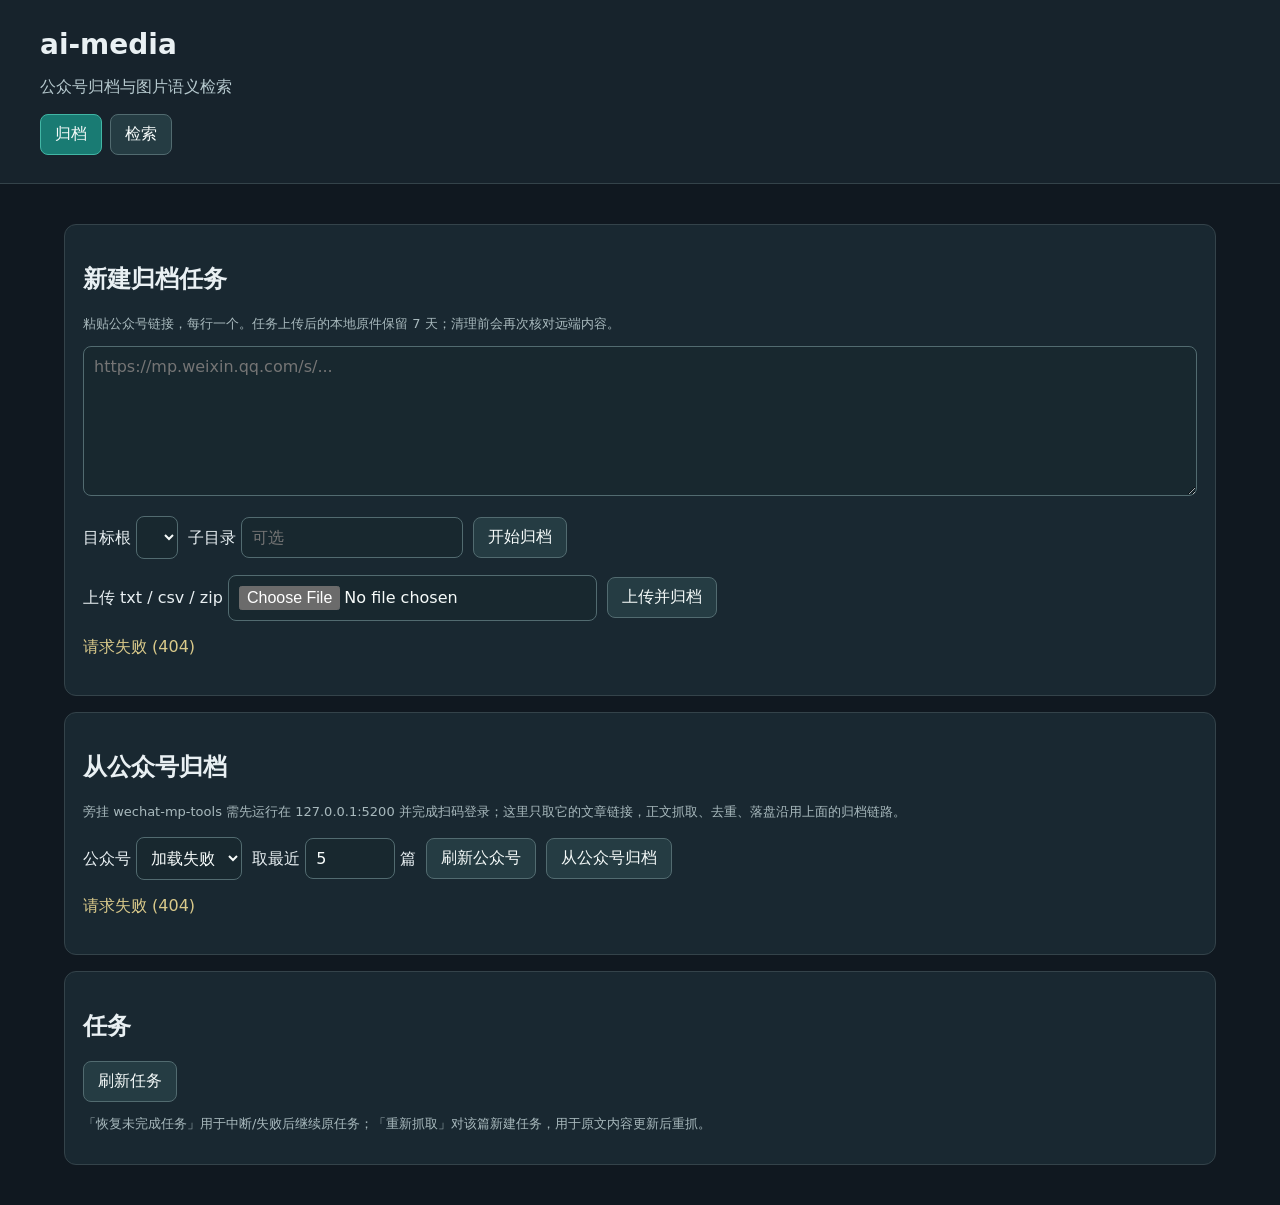
==== media_service/web/index.html @ 4583443f "feat(media): 以 wechat-mp-tools 为宿主集成 ai-media 媒体子服务 实现 Spec: docs/specs/wmp-hosted-media-service.md " ====
<!doctype html>
<html lang="zh-CN">
<head>
<meta charset="utf-8"><meta name="viewport" content="width=device-width,initial-scale=1">
<title>ai-media · 归档与检索</title>
<style>
:root{font-family:system-ui,-apple-system,sans-serif;color-scheme:dark;background:#101820;color:#e9f0f3}*{box-sizing:border-box}body{margin:0}header{padding:28px max(24px,calc((100vw - 1200px)/2));border-bottom:1px solid #34434a;background:#17232c}h1{margin:0 0 12px;font-size:28px}p{color:#b6c9ce}main{max-width:1200px;margin:auto;padding:24px}button,input,textarea,select{font:inherit}button{border:1px solid #526b70;background:#253c43;color:#f6fbfa;border-radius:8px;padding:9px 14px;cursor:pointer}button:hover{background:#335961}button:disabled{opacity:.5;cursor:default}button.small{padding:4px 9px;font-size:12px;margin-left:6px}input,textarea,select{background:#18282f;color:#f6fbfa;border:1px solid #526b70;border-radius:8px;padding:10px}textarea{width:100%;min-height:150px}input[type=search]{width:min(100%,480px)}.tabs{display:flex;gap:8px}.tabs button[aria-selected=true]{background:#197b73;border-color:#42b6a5}.panel{display:none}.panel.active{display:block}.row{display:flex;flex-wrap:wrap;gap:10px;align-items:center;margin:16px 0}.card{background:#192831;border:1px solid #34434a;border-radius:12px;padding:18px;margin:16px 0}.hint{font-size:13px;color:#a8b9bd}.status{min-height:24px;color:#d9c98a}.grid{display:grid;grid-template-columns:repeat(auto-fill,minmax(185px,1fr));gap:14px}.tile{background:#1b2c33;border:1px solid #34434a;border-radius:10px;overflow:hidden}.tile img{width:100%;height:180px;object-fit:cover;cursor:pointer}.tile div{padding:10px;font-size:13px;overflow-wrap:anywhere}.tile a{color:#90d8cf}dialog{max-width:min(94vw,1000px);background:#10202a;color:#fff;border:1px solid #526b70;border-radius:12px}dialog img{max-width:88vw;max-height:75vh;display:block;margin:auto}.chips label{margin-right:12px}small{color:#a8b9bd}.badge{display:inline-block;border-radius:999px;padding:1px 8px;font-size:11px;background:#2b4a52;color:#cfe6e2;margin:0 4px 4px 0}.badge.warn{background:#5a3a22;color:#ffd9b0}.dropzone.dragover{outline:2px dashed #42b6a5;outline-offset:-8px;background:#1d343b}.failures{margin:8px 0 0;padding-left:18px;font-size:13px;color:#c9d6d9;max-height:200px;overflow:auto}
</style>
</head>
<body>
<header><h1>ai-media</h1><p>公众号归档与图片语义检索</p><nav class="tabs" aria-label="功能"><button id="tab-archive" aria-selected="true">归档</button><button id="tab-search" aria-selected="false">检索</button></nav></header>
<main>
<section id="archive" class="panel active"><div class="card"><h2>新建归档任务</h2><p class="hint">粘贴公众号链接，每行一个。任务上传后的本地原件保留 7 天；清理前会再次核对远端内容。</p><textarea id="links" placeholder="https://mp.weixin.qq.com/s/..."></textarea><div class="row"><label>目标根 <select id="target-root"></select></label><label>子目录 <input id="target-dir" placeholder="可选"></label><button id="submit-links">开始归档</button></div><div class="row"><label>上传 txt / csv / zip <input id="archive-file" type="file" accept=".txt,.csv,.zip"></label><button id="submit-file">上传并归档</button></div><p id="archive-status" class="status" role="status"></p></div><div class="card"><h2>从公众号归档</h2><p class="hint">旁挂 wechat-mp-tools 需先运行在 127.0.0.1:5200 并完成扫码登录；这里只取它的文章链接，正文抓取、去重、落盘沿用上面的归档链路。</p><div class="row"><label>公众号 <select id="mp-account"><option value="">加载中…</option></select></label><label>取最近 <input id="mp-count" type="number" min="1" max="500" value="5" style="width:90px"> 篇</label><button id="refresh-mp">刷新公众号</button><button id="submit-mp">从公众号归档</button></div><p id="mp-status" class="status" role="status"></p></div><div class="card"><h2>任务</h2><button id="refresh-jobs">刷新任务</button><p class="hint">「恢复未完成任务」用于中断/失败后继续原任务；「重新抓取」对该篇新建任务，用于原文内容更新后重抓。</p><div id="jobs"></div></div></section>
<section id="search" class="panel"><div class="card"><h2>检索图片</h2><div class="row"><input id="query" type="search" placeholder="例如：海边 日落"><input id="negative" placeholder="排除词（软降权）"><button id="search-text">搜索</button></div><div class="row"><label>以图搜图 <input id="query-image" type="file" accept="image/*,.heic,.heif"></label><button id="search-image">查找相似</button><span class="hint">也可把图片拖进本页</span></div><div class="row"><label>首次入库起 <input id="after" type="date"></label><label>至 <input id="before" type="date"></label><label><input id="review" type="checkbox"> NSFW 审查</label></div><div id="root-chips" class="chips"></div><p class="hint">日期按首次入库时间筛选；排除词只降低排序分数，不保证完全排除。</p><p id="offline-roots" class="hint"></p><p id="search-status" class="status" role="status"></p></div><div class="card"><h2>扫描媒体根</h2><div class="row"><select id="scan-root"></select><button id="start-scan">开始扫描</button><button id="cancel-scan" disabled>取消扫描</button><button id="refresh-failures">刷新隔离项</button></div><p id="scan-status" role="status"></p><ul id="failures" class="failures"></ul></div><div id="results" class="grid"></div></section>
</main>
<dialog id="lightbox"><div class="row"><button id="prev">上一张</button><button id="next">下一张</button><button id="close">关闭</button></div><img id="lightbox-image" alt="检索结果原图"><p id="lightbox-detail"></p></dialog>
<script>
const $=id=>document.getElementById(id);let items=[],position=0,activeScan=null;
const STORE_KEY='ai-media:query';
async function api(url,opts){const r=await fetch(url,opts),type=r.headers.get('content-type')||'',body=type.includes('json')?await r.json():null;if(!r.ok)throw Error(body?.error?.message||`请求失败 (${r.status})`);return body}
function status(id,msg){$(id).textContent=msg}
function badge(text,warn){const b=document.createElement('span');b.className='badge'+(warn?' warn':'');b.textContent=text;return b}
function tab(name){for(const n of ['archive','search']){$(n).classList.toggle('active',n===name);$('tab-'+n).setAttribute('aria-selected',String(n===name))}}$('tab-archive').onclick=()=>tab('archive');$('tab-search').onclick=()=>tab('search');
function selectedRoots(){return [...document.querySelectorAll('#root-chips input:checked')].map(x=>x.value)}
function saveState(){try{localStorage.setItem(STORE_KEY,JSON.stringify({q:$('query').value,neg:$('negative').value,after:$('after').value,before:$('before').value,roots:selectedRoots(),review:$('review').checked}))}catch(e){/* 隐私模式下忽略 */}}
function restoreState(){let s=null;try{s=JSON.parse(localStorage.getItem(STORE_KEY)||'null')}catch(e){}if(!s)return;$('query').value=s.q||'';$('negative').value=s.neg||'';$('after').value=s.after||'';$('before').value=s.before||'';$('review').checked=!!s.review;const want=new Set(s.roots||[]);for(const c of document.querySelectorAll('#root-chips input'))c.checked=want.has(c.value)}
async function roots(){try{const data=await api('/api/media/roots');const arr=Array.isArray(data)?data:(data.items||data.roots||[]);$('target-root').replaceChildren();$('scan-root').replaceChildren();$('root-chips').replaceChildren();for(const r of arr){const id=r.id||r.root,lab=r.name||id;for(const target of ['scan-root',...(r.writable?['target-root']:[])]){const o=document.createElement('option');o.value=id;o.textContent=lab;$(target).append(o)}const l=document.createElement('label'),c=document.createElement('input');c.type='checkbox';c.value=id;l.append(c,document.createTextNode(' '+lab));$('root-chips').append(l)}if(!$('target-root').options.length)status('archive-status','当前没有可写媒体根');restoreState()}catch(e){status('archive-status',e.message);status('search-status',e.message)}}
async function health(){try{const h=await api('/api/health');const m=h.model||{};if(m.state&&!['ready','unloaded','loading'].includes(m.state))status('search-status',`模型不可用：${m.error||m.state}`);const offline=(h.roots||[]).filter(r=>r.reachable===false).map(r=>r.name||r.id);$('offline-roots').textContent=offline.length?`当前离线：${offline.join('、')}（这些根的图片只能显示缓存预览）`:''}catch(e){}}
async function downloadJob(id){
  const response=await fetch(`/api/archive/jobs/${encodeURIComponent(id)}/download`);
  const type=response.headers.get('content-type')||'';
  if(!response.ok)throw Error((await response.json()).error?.message||`下载失败 (${response.status})`);
  if(response.status===202){const pending=await response.json();status('archive-status',`ZIP 正在恢复：${pending.export_id}`);await pollExport(pending.export_id);return}
  if(!type.includes('zip'))throw Error('导出返回了非 ZIP 内容');
  const url=URL.createObjectURL(await response.blob());const link=document.createElement('a');link.href=url;link.download=`ai-media-${id}.zip`;link.click();setTimeout(()=>URL.revokeObjectURL(url),30000)
}
async function pollExport(id){
  for(let attempt=0;attempt<120;attempt++){
    const result=await api(`/api/archive/exports/${encodeURIComponent(id)}`);
    if(result.status==='completed'){status('archive-status','ZIP 已就绪');const source=result.download_url.split('/')[4];await downloadJob(source);return}
    if(['failed','interrupted','cancelled'].includes(result.status))throw Error(result.error||'ZIP 导出失败');
    await new Promise(resolve=>setTimeout(resolve,2000))
  }
  throw Error('ZIP 仍在恢复，请稍后到任务列表重试下载')
}
async function refetch(job,article){
  const data=await api('/api/archive/jobs',{method:'POST',headers:{'Content-Type':'application/json'},body:JSON.stringify({text:article.url,target_root:job.target_root,target_dir:job.target_dir||''})});
  status('archive-status',`已为「${article.title||article.url}」新建任务 ${data.id}`);jobs()
}
async function jobs(){try{
  const data=await api('/api/archive/jobs?limit=20&offset=0');$('jobs').replaceChildren();
  for(const j of data.items||[]){
    const box=document.createElement('div');box.className='card';const title=document.createElement('div');title.textContent=`${j.id} · ${j.status} · ${j.phase||''}`;box.append(title);
    for(const article of j.articles||[]){const line=document.createElement('p');line.className='hint';line.textContent=`${article.title||article.url} · ${article.status} · 已入库 ${article.files?.length||0} 张`;if(article.url){const b=document.createElement('button');b.className='small';b.textContent='重新抓取';b.title='对这篇文章新建归档任务（原文更新后用）';b.onclick=async()=>{try{await refetch(j,article)}catch(e){status('archive-status',e.message)}};line.append(b)}box.append(line)}
    if(['failed','cancelled','partial','interrupted'].includes(j.status)){const b=document.createElement('button');b.textContent='恢复未完成任务';b.onclick=async()=>{try{await api(`/api/archive/jobs/${encodeURIComponent(j.id)}/retry`,{method:'POST'});jobs()}catch(e){status('archive-status',e.message)}};box.append(b)}
    if(j.status==='waiting_verification'){const b=document.createElement('button');b.textContent='打开人工验证窗口';b.onclick=async()=>{try{const x=await api(`/api/archive/jobs/${encodeURIComponent(j.id)}/verify`,{method:'POST'});status('archive-status',`验证窗口已打开（任务 ${x.id}），完成后刷新并恢复任务`)}catch(e){status('archive-status',e.message)}};box.append(b)}
    if(['completed','partial','interrupted'].includes(j.status)){const b=document.createElement('button');b.textContent='下载 ZIP';b.onclick=async()=>{try{await downloadJob(j.id)}catch(e){status('archive-status',e.message)}};box.append(b)}
    $('jobs').append(box)
  }
}catch(e){status('archive-status',e.message)}}
$('refresh-jobs').onclick=jobs;$('submit-links').onclick=async()=>{try{const data=await api('/api/archive/jobs',{method:'POST',headers:{'Content-Type':'application/json'},body:JSON.stringify({text:$('links').value,target_root:$('target-root').value,target_dir:$('target-dir').value})});status('archive-status',`任务 ${data.id}：${data.status}`);jobs()}catch(e){status('archive-status',e.message)}};
$('submit-file').onclick=async()=>{try{const f=$('archive-file').files[0];if(!f)throw Error('请选择文件');const fd=new FormData();fd.append('file',f);fd.append('target_root',$('target-root').value);fd.append('target_dir',$('target-dir').value);const data=await api('/api/archive/jobs/upload',{method:'POST',body:fd});status('archive-status',`任务 ${data.id}：${data.status}`);jobs()}catch(e){status('archive-status',e.message)}};
function options(){return {roots:selectedRoots(),after:$('after').value||null,before:$('before').value||null,k:24,review:$('review').checked}}
async function mpHealth(){try{const h=await api('/api/mp/health');if(h.status!=='ok')return `旁挂不可用：${h.message||h.code||h.status}`;if(h.logged_in===false)return `旁挂未登录：${h.login_message||'请到 5200 完成扫码'}`;if(h.logged_in===null)return '旁挂登录态未知';return ''}catch(e){return `旁挂探活失败：${e.message}`}}
async function mpAccounts(){const sel=$('mp-account');try{const warn=await mpHealth();const data=await api('/api/mp/accounts');const list=data.items||[];sel.replaceChildren();if(!list.length){const o=document.createElement('option');o.value='';o.textContent='没有可用公众号';sel.append(o);status('mp-status',warn||'旁挂没有返回任何已关注公众号');return}for(const a of list){const o=document.createElement('option');o.value=a.fakeid;o.textContent=a.nickname||a.fakeid;sel.append(o)}status('mp-status',warn||`已加载 ${list.length} 个公众号`)}catch(e){sel.replaceChildren();const o=document.createElement('option');o.value='';o.textContent='加载失败';sel.append(o);status('mp-status',e.message)}}
$('refresh-mp').onclick=mpAccounts;
$('submit-mp').onclick=async()=>{const fakeid=$('mp-account').value;if(!fakeid){status('mp-status','请先选择一个公众号');return}const count=Math.max(1,Math.min(500,Number($('mp-count').value)||5));try{status('mp-status','正在从旁挂取文章链接…');const data=await api('/api/archive/from-mp',{method:'POST',headers:{'Content-Type':'application/json'},body:JSON.stringify({fakeid,count,target_root:$('target-root').value,target_dir:$('target-dir').value})});status('archive-status',`任务 ${data.id}：${data.status} · 共 ${data.article_count} 篇`);status('mp-status',`已提交 ${data.article_count} 篇`);jobs()}catch(e){status('mp-status',e.message)}};
function tileMeta(x){const meta=document.createElement('div');const badges=document.createElement('div');
  if(x.origin==='legacy_import')badges.append(badge('旧库导入'));
  if(x.source_state==='offline')badges.append(badge('离线',true));
  if(x.preview_cached)badges.append(badge('缓存预览',true));
  if(badges.childNodes.length)meta.append(badges);
  const t=document.createElement('div');t.textContent=x.article?.title||x.relpath||'来源未知';meta.append(t);
  if(x.article?.published_at){const p=document.createElement('small');p.textContent=`发布 ${x.article.published_at}`;meta.append(p,document.createElement('br'))}
  const s=document.createElement('small');s.textContent=`${x.source_label||x.root||''} · 入库 ${x.ingested_at||'未知'} · ${x.source_state||'unknown'}`;meta.append(s);
  if(x.article?.url&&/^https:\/\/mp\.weixin\.qq\.com\//.test(x.article.url)){const a=document.createElement('a');a.href=x.article.url;a.target='_blank';a.rel='noopener noreferrer';a.textContent='查看原文';meta.append(document.createElement('br'),a)}
  return meta}
async function probeThumb(x,im){try{const r=await fetch(x.thumb);if(r.status===409)status('search-status','索引版本已变化，请重新搜索以刷新结果');else if(r.status===404)status('search-status','缩略图缺失，可重新扫描该媒体根补建');else if(r.status===503)status('search-status','源不可达（媒体根离线），仅缓存预览可用');else return;im.style.opacity=.35;im.alt='预览不可用'}catch(e){im.style.opacity=.35}}
function render(data){items=data.items||[];$('results').replaceChildren();if(items.length)status('search-status',`找到 ${items.length} 张图片`);else{status('search-status','没有匹配图片');emptyHint()}items.forEach((x,i)=>{const box=document.createElement('article');box.className='tile';const im=document.createElement('img');im.src=x.thumb;im.alt=x.article?.title||x.relpath||'图片';im.loading='lazy';im.onerror=()=>probeThumb(x,im);im.onclick=()=>open(i);box.append(im);box.append(tileMeta(x));$('results').append(box)})}
async function emptyHint(){try{const s=await api('/api/search/stats');if(!s.total)status('search-status','没有匹配图片。索引还是空的，请先在下面扫描媒体根。')}catch(e){}}
async function searchImage(file){if(!file)throw Error('请选择图片');const fd=new FormData();fd.append('file',file);for(const r of selectedRoots())fd.append('roots',r);const o=options();for(const [k,v] of Object.entries(o))if(k!=='roots'&&v!==null)fd.append(k,String(v));status('search-status','正在检索…');saveState();render(await api('/api/search/image',{method:'POST',body:fd}))}
$('search-text').onclick=async()=>{try{status('search-status','正在检索…');saveState();render(await api('/api/search/text',{method:'POST',headers:{'Content-Type':'application/json'},body:JSON.stringify({q:$('query').value,neg:$('negative').value,...options()})}))}catch(e){status('search-status',e.message)}};
$('search-image').onclick=async()=>{try{await searchImage($('query-image').files[0])}catch(e){status('search-status',e.message)}};
function bindDrop(el){el.addEventListener('dragover',e=>{e.preventDefault();el.classList.add('dragover')});el.addEventListener('dragleave',e=>{if(e.target===el)el.classList.remove('dragover')});el.addEventListener('drop',async e=>{e.preventDefault();el.classList.remove('dragover');const f=e.dataTransfer?.files?.[0];if(!f)return;if(!/^image\//.test(f.type)&&!/\.(heic|heif)$/i.test(f.name)){status('search-status','只支持拖入图片文件');return}try{await searchImage(f)}catch(err){status('search-status',err.message)}})}
bindDrop($('search'));bindDrop($('results'));
function open(i){position=(i+items.length)%items.length;const x=items[position];const bits=[x.article?.title||x.relpath||''];if(x.article?.published_at)bits.push(`发布 ${x.article.published_at}`);bits.push(`拍摄 ${x.shot_at||'未知'}`);bits.push(x.source_state||'unknown');if(x.origin==='legacy_import')bits.push('旧库导入');const detail=bits.join(' · ');$('lightbox-detail').textContent=detail;$('lightbox-image').onerror=()=>{$('lightbox-image').alt='原图不可用';$('lightbox-detail').textContent=`${detail} · 原图不可用（源离线或版本已变化）`};$('lightbox-image').src=x.file;$('lightbox').showModal()}$('close').onclick=()=>$('lightbox').close();$('prev').onclick=()=>open(position-1);$('next').onclick=()=>open(position+1);document.addEventListener('keydown',e=>{if(!$('lightbox').open)return;if(e.key==='ArrowLeft')open(position-1);if(e.key==='ArrowRight')open(position+1)});
async function failures(){const root=$('scan-root').value,box=$('failures');box.replaceChildren();try{const data=await api(`/api/media/failures?limit=100${root?`&root=${encodeURIComponent(root)}`:''}`);const list=data.items||[];if(!list.length){const li=document.createElement('li');li.textContent='没有隔离图片';box.append(li);return}for(const f of list){const li=document.createElement('li');li.textContent=`${f.root}:${f.relpath} · ${f.last_error||'原因未知'}`;box.append(li)}}catch(e){const li=document.createElement('li');li.textContent=e.message;box.append(li)}}
$('refresh-failures').onclick=failures;$('scan-root').onchange=failures;
$('start-scan').onclick=async()=>{try{const d=await api('/api/media/scan',{method:'POST',headers:{'Content-Type':'application/json'},body:JSON.stringify({root:$('scan-root').value,rebuild:false})});activeScan=d.id;$('cancel-scan').disabled=false;pollScan()}catch(e){status('scan-status',e.message)}};$('cancel-scan').onclick=async()=>{if(activeScan)await api(`/api/media/scans/${encodeURIComponent(activeScan)}/cancel`,{method:'POST'})};async function pollScan(){if(!activeScan)return;try{const d=await api(`/api/media/scans/${encodeURIComponent(activeScan)}`);status('scan-status',`${d.status} · 扫描 ${d.scanned||0} · 新增 ${d.indexed_new||0} · 失败 ${d.failed||0}`);if(['done','completed','failed','cancelled'].includes(d.status)){$('cancel-scan').disabled=true;activeScan=null;failures();return}setTimeout(pollScan,1500)}catch(e){status('scan-status',e.message)}}
roots().then(failures);jobs();health();mpAccounts();
</script></body></html>
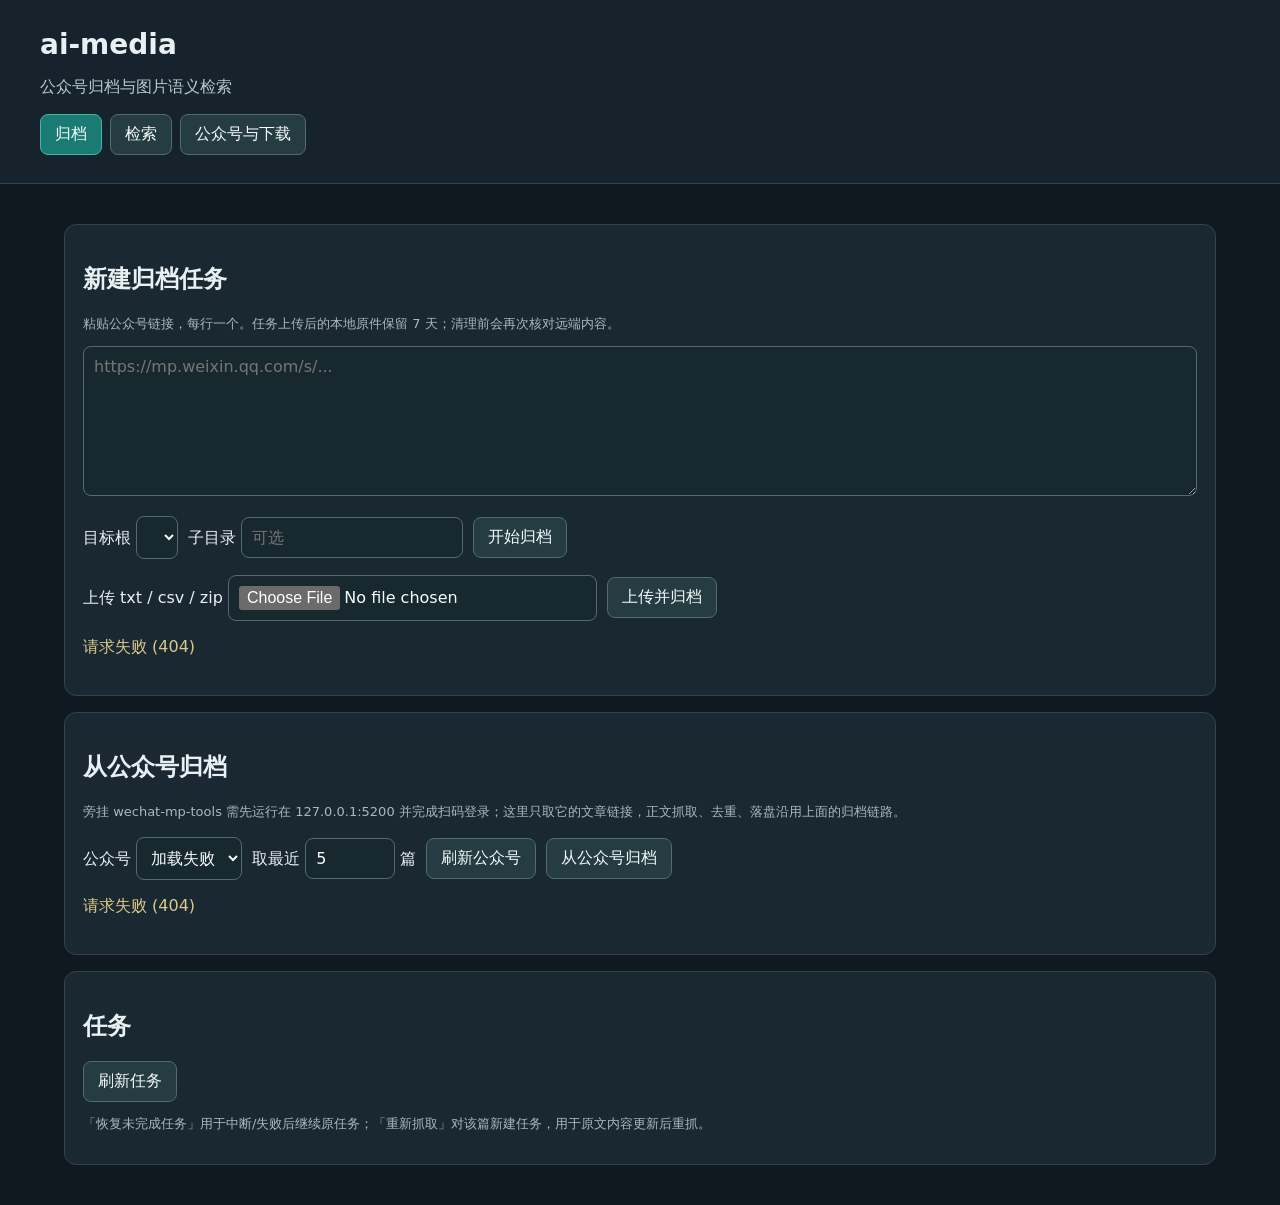
==== commit 48a278e2: "feat(media): 集成 ai-media 媒体子服务（素材检索/鉴黄/全景/抽帧） - 新增 media_service 子服务，宿主通过 media_host 反代 /media、media" ====
--- a/media_service/web/index.html
+++ b/media_service/web/index.html
@@ -4,23 +4,28 @@
 <meta charset="utf-8"><meta name="viewport" content="width=device-width,initial-scale=1">
 <title>ai-media · 归档与检索</title>
 <style>
-:root{font-family:system-ui,-apple-system,sans-serif;color-scheme:dark;background:#101820;color:#e9f0f3}*{box-sizing:border-box}body{margin:0}header{padding:28px max(24px,calc((100vw - 1200px)/2));border-bottom:1px solid #34434a;background:#17232c}h1{margin:0 0 12px;font-size:28px}p{color:#b6c9ce}main{max-width:1200px;margin:auto;padding:24px}button,input,textarea,select{font:inherit}button{border:1px solid #526b70;background:#253c43;color:#f6fbfa;border-radius:8px;padding:9px 14px;cursor:pointer}button:hover{background:#335961}button:disabled{opacity:.5;cursor:default}button.small{padding:4px 9px;font-size:12px;margin-left:6px}input,textarea,select{background:#18282f;color:#f6fbfa;border:1px solid #526b70;border-radius:8px;padding:10px}textarea{width:100%;min-height:150px}input[type=search]{width:min(100%,480px)}.tabs{display:flex;gap:8px}.tabs button[aria-selected=true]{background:#197b73;border-color:#42b6a5}.panel{display:none}.panel.active{display:block}.row{display:flex;flex-wrap:wrap;gap:10px;align-items:center;margin:16px 0}.card{background:#192831;border:1px solid #34434a;border-radius:12px;padding:18px;margin:16px 0}.hint{font-size:13px;color:#a8b9bd}.status{min-height:24px;color:#d9c98a}.grid{display:grid;grid-template-columns:repeat(auto-fill,minmax(185px,1fr));gap:14px}.tile{background:#1b2c33;border:1px solid #34434a;border-radius:10px;overflow:hidden}.tile img{width:100%;height:180px;object-fit:cover;cursor:pointer}.tile div{padding:10px;font-size:13px;overflow-wrap:anywhere}.tile a{color:#90d8cf}dialog{max-width:min(94vw,1000px);background:#10202a;color:#fff;border:1px solid #526b70;border-radius:12px}dialog img{max-width:88vw;max-height:75vh;display:block;margin:auto}.chips label{margin-right:12px}small{color:#a8b9bd}.badge{display:inline-block;border-radius:999px;padding:1px 8px;font-size:11px;background:#2b4a52;color:#cfe6e2;margin:0 4px 4px 0}.badge.warn{background:#5a3a22;color:#ffd9b0}.dropzone.dragover{outline:2px dashed #42b6a5;outline-offset:-8px;background:#1d343b}.failures{margin:8px 0 0;padding-left:18px;font-size:13px;color:#c9d6d9;max-height:200px;overflow:auto}
-</style>
+:root{font-family:system-ui,-apple-system,sans-serif;color-scheme:dark;background:#101820;color:#e9f0f3}*{box-sizing:border-box}body{margin:0}header{padding:28px max(24px,calc((100vw - 1200px)/2));border-bottom:1px solid #34434a;background:#17232c}h1{margin:0 0 12px;font-size:28px}p{color:#b6c9ce}main{max-width:1200px;margin:auto;padding:24px}button,input,textarea,select{font:inherit}button{border:1px solid #526b70;background:#253c43;color:#f6fbfa;border-radius:8px;padding:9px 14px;cursor:pointer}button:hover{background:#335961}button:disabled{opacity:.5;cursor:default}button.small{padding:4px 9px;font-size:12px;margin-left:6px}input,textarea,select{background:#18282f;color:#f6fbfa;border:1px solid #526b70;border-radius:8px;padding:10px}textarea{width:100%;min-height:150px}input[type=search]{width:min(100%,480px)}.tabs{display:flex;gap:8px}.tabs button[aria-selected=true]{background:#197b73;border-color:#42b6a5}.panel{display:none}.panel.active{display:block}.row{display:flex;flex-wrap:wrap;gap:10px;align-items:center;margin:16px 0}.card{background:#192831;border:1px solid #34434a;border-radius:12px;padding:18px;margin:16px 0}.hint{font-size:13px;color:#a8b9bd}.status{min-height:24px;color:#d9c98a}.grid{display:grid;grid-template-columns:repeat(auto-fill,minmax(185px,1fr));gap:14px}.tile{background:#1b2c33;border:1px solid #34434a;border-radius:10px;overflow:hidden}.tile img{width:100%;height:180px;object-fit:cover;cursor:pointer}.tile div{padding:10px;font-size:13px;overflow-wrap:anywhere}.tile a{color:#90d8cf}dialog{max-width:min(94vw,1000px);background:#10202a;color:#fff;border:1px solid #526b70;border-radius:12px}dialog img{max-width:88vw;max-height:75vh;display:block;margin:auto}.chips label{margin-right:12px}small{color:#a8b9bd}.badge{display:inline-block;border-radius:999px;padding:1px 8px;font-size:11px;background:#2b4a52;color:#cfe6e2;margin:0 4px 4px 0}.badge.warn{background:#5a3a22;color:#ffd9b0}.dropzone.dragover{outline:2px dashed #42b6a5;outline-offset:-8px;background:#1d343b}.failures{margin:8px 0 0;padding-left:18px;font-size:13px;color:#c9d6d9;max-height:200px;overflow:auto}#pano-stage{position:relative;width:100%;height:min(72vh,640px);margin:8px 0;border-radius:8px;overflow:hidden;background:#050a0d}#pano-stage canvas{display:block;width:100%;height:100%;touch-action:none;cursor:grab}#pano-stage canvas:active{cursor:grabbing}
+iframe#mp-frame{width:100%;height:70vh;border:1px solid #34434a;border-radius:10px;background:#101820}
+.video-results{margin-top:1rem}.video-results h2{font-size:1.05rem}.video-tile{padding:.75rem;display:flex;flex-direction:column;gap:.4rem}.video-tile img{width:100%;border-radius:8px}.video-tile h3{font-size:.9rem;margin:0;word-break:break-all}.video-tile .chip{cursor:pointer}</style>
 </head>
 <body>
-<header><h1>ai-media</h1><p>公众号归档与图片语义检索</p><nav class="tabs" aria-label="功能"><button id="tab-archive" aria-selected="true">归档</button><button id="tab-search" aria-selected="false">检索</button></nav></header>
+<header><h1>ai-media</h1><p>公众号归档与图片语义检索</p><nav class="tabs" aria-label="功能"><button id="tab-archive" aria-selected="true">归档</button><button id="tab-search" aria-selected="false">检索</button><button id="tab-mp" aria-selected="false">公众号与下载</button></nav></header>
 <main>
 <section id="archive" class="panel active"><div class="card"><h2>新建归档任务</h2><p class="hint">粘贴公众号链接，每行一个。任务上传后的本地原件保留 7 天；清理前会再次核对远端内容。</p><textarea id="links" placeholder="https://mp.weixin.qq.com/s/..."></textarea><div class="row"><label>目标根 <select id="target-root"></select></label><label>子目录 <input id="target-dir" placeholder="可选"></label><button id="submit-links">开始归档</button></div><div class="row"><label>上传 txt / csv / zip <input id="archive-file" type="file" accept=".txt,.csv,.zip"></label><button id="submit-file">上传并归档</button></div><p id="archive-status" class="status" role="status"></p></div><div class="card"><h2>从公众号归档</h2><p class="hint">旁挂 wechat-mp-tools 需先运行在 127.0.0.1:5200 并完成扫码登录；这里只取它的文章链接，正文抓取、去重、落盘沿用上面的归档链路。</p><div class="row"><label>公众号 <select id="mp-account"><option value="">加载中…</option></select></label><label>取最近 <input id="mp-count" type="number" min="1" max="500" value="5" style="width:90px"> 篇</label><button id="refresh-mp">刷新公众号</button><button id="submit-mp">从公众号归档</button></div><p id="mp-status" class="status" role="status"></p></div><div class="card"><h2>任务</h2><button id="refresh-jobs">刷新任务</button><p class="hint">「恢复未完成任务」用于中断/失败后继续原任务；「重新抓取」对该篇新建任务，用于原文内容更新后重抓。</p><div id="jobs"></div></div></section>
-<section id="search" class="panel"><div class="card"><h2>检索图片</h2><div class="row"><input id="query" type="search" placeholder="例如：海边 日落"><input id="negative" placeholder="排除词（软降权）"><button id="search-text">搜索</button></div><div class="row"><label>以图搜图 <input id="query-image" type="file" accept="image/*,.heic,.heif"></label><button id="search-image">查找相似</button><span class="hint">也可把图片拖进本页</span></div><div class="row"><label>首次入库起 <input id="after" type="date"></label><label>至 <input id="before" type="date"></label><label><input id="review" type="checkbox"> NSFW 审查</label></div><div id="root-chips" class="chips"></div><p class="hint">日期按首次入库时间筛选；排除词只降低排序分数，不保证完全排除。</p><p id="offline-roots" class="hint"></p><p id="search-status" class="status" role="status"></p></div><div class="card"><h2>扫描媒体根</h2><div class="row"><select id="scan-root"></select><button id="start-scan">开始扫描</button><button id="cancel-scan" disabled>取消扫描</button><button id="refresh-failures">刷新隔离项</button></div><p id="scan-status" role="status"></p><ul id="failures" class="failures"></ul></div><div id="results" class="grid"></div></section>
+<section id="search" class="panel"><div class="card"><h2>检索图片</h2><div class="row"><input id="query" type="search" placeholder="例如：海边 日落"><input id="negative" placeholder="排除词（软降权）"><button id="search-text">搜索</button></div><div class="row"><label>以图搜图 <input id="query-image" type="file" accept="image/*,.heic,.heif"></label><button id="search-image">查找相似</button><span class="hint">也可把图片拖进本页</span></div><div class="row"><label>首次入库起 <input id="after" type="date"></label><label>至 <input id="before" type="date"></label><label><input id="review" type="checkbox"> NSFW 审查</label><label><input id="nsfw-only" type="checkbox"> 只看疑似 NSFW</label></div><div id="root-chips" class="chips"></div><p class="hint">日期按首次入库时间筛选；排除词只降低排序分数，不保证完全排除。</p><p id="offline-roots" class="hint"></p><p id="search-status" class="status" role="status"></p></div><div class="card"><h2>扫描媒体根</h2><div class="row"><select id="scan-root"></select><button id="start-scan">开始扫描</button><button id="cancel-scan" disabled>取消扫描</button><button id="refresh-failures">刷新隔离项</button></div><p id="scan-status" role="status"></p><ul id="failures" class="failures"></ul></div><div id="results" class="grid"></div><div id="video-results" class="video-results"></div></section>
+<section id="mp" class="panel"><div class="card"><h2>公众号与多平台下载</h2><p class="hint">下方为旁挂 wechat-mp-tools（独立 Flask 进程）的完整界面，嵌入运行：账号池管理、公众号归档、抖音 / 快手 / 小红书 / B 站 / 视频号多平台下载等能力均在该界面操作，无需另开地址。</p><p id="mp-frame-status" class="status" role="status"></p><iframe id="mp-frame" title="公众号与多平台下载" referrerpolicy="no-referrer"></iframe></div></section>
 </main>
-<dialog id="lightbox"><div class="row"><button id="prev">上一张</button><button id="next">下一张</button><button id="close">关闭</button></div><img id="lightbox-image" alt="检索结果原图"><p id="lightbox-detail"></p></dialog>
+<dialog id="lightbox"><div class="row"><button id="prev">上一张</button><button id="next">下一张</button><button id="panorama">全景查看</button><label class="hint">全景模式 <select id="pano-mode" disabled><option value="mono">单目</option><option value="stereo">上下立体</option></select></label><button id="pano-exit" hidden>返回原图</button><button id="pano-full" hidden>全屏</button><button id="close">关闭</button></div><img id="lightbox-image" alt="检索结果原图"><div id="pano-stage" hidden></div><p id="lightbox-detail"></p><p id="pano-status" class="status" role="status" hidden></p></dialog>
 <script>
 const $=id=>document.getElementById(id);let items=[],position=0,activeScan=null;
 const STORE_KEY='ai-media:query';
 async function api(url,opts){const r=await fetch(url,opts),type=r.headers.get('content-type')||'',body=type.includes('json')?await r.json():null;if(!r.ok)throw Error(body?.error?.message||`请求失败 (${r.status})`);return body}
 function status(id,msg){$(id).textContent=msg}
 function badge(text,warn){const b=document.createElement('span');b.className='badge'+(warn?' warn':'');b.textContent=text;return b}
-function tab(name){for(const n of ['archive','search']){$(n).classList.toggle('active',n===name);$('tab-'+n).setAttribute('aria-selected',String(n===name))}}$('tab-archive').onclick=()=>tab('archive');$('tab-search').onclick=()=>tab('search');
+function tab(name){for(const n of ['archive','search','mp']){$(n).classList.toggle('active',n===name);$('tab-'+n).setAttribute('aria-selected',String(n===name))}if(name==='mp')openMP()}$('tab-archive').onclick=()=>tab('archive');$('tab-search').onclick=()=>tab('search');$('tab-mp').onclick=()=>tab('mp');
+let mpBase=null,mpFrameLoaded=false;
+function openMP(){if(!mpFrameLoaded&&mpBase){$('mp-frame').src=mpBase+'/';mpFrameLoaded=true}}
+async function initMP(){try{const h=await api('/api/health');const mp=h.mp_source||{};mpBase=(mp.base||'').replace(/\/+$/,'');if(mp.status!=='ok')status('mp-frame-status',`旁挂 ${mpBase||'(未知地址)'} 当前不可达，若 iframe 打不开请先启动 wechat-mp-tools（默认 127.0.0.1:5200）`)}catch(e){status('mp-frame-status','获取旁挂地址失败：'+e.message)}};
 function selectedRoots(){return [...document.querySelectorAll('#root-chips input:checked')].map(x=>x.value)}
 function saveState(){try{localStorage.setItem(STORE_KEY,JSON.stringify({q:$('query').value,neg:$('negative').value,after:$('after').value,before:$('before').value,roots:selectedRoots(),review:$('review').checked}))}catch(e){/* 隐私模式下忽略 */}}
 function restoreState(){let s=null;try{s=JSON.parse(localStorage.getItem(STORE_KEY)||'null')}catch(e){}if(!s)return;$('query').value=s.q||'';$('negative').value=s.neg||'';$('after').value=s.after||'';$('before').value=s.before||'';$('review').checked=!!s.review;const want=new Set(s.roots||[]);for(const c of document.querySelectorAll('#root-chips input'))c.checked=want.has(c.value)}
@@ -69,6 +74,15 @@
   if(x.origin==='legacy_import')badges.append(badge('旧库导入'));
   if(x.source_state==='offline')badges.append(badge('离线',true));
   if(x.preview_cached)badges.append(badge('缓存预览',true));
+  if(x.review){
+    if(x.review.status==='ok')badges.append(badge(x.review.label==='nsfw'?'鉴黄 NSFW':'鉴黄 正常',x.review.label==='nsfw'));
+    else if(x.review.status==='failed')badges.append(badge('鉴黄失败',true));
+  }else if(x.nsfw&&x.nsfw.status==='ok'){
+    // 扫描期初筛结论：不开「NSFW 审查」也能看到疑似标记，省一次逐图推理。
+    // 正常图不挂角标——每张图都挂个「疑似 NSFW 0.00」只会淹没真正需要看的那几张。
+    if(x.nsfw.label==='nsfw')badges.append(badge(`疑似 NSFW ${Number(x.nsfw.score).toFixed(2)}`,true));
+    if(x.nsfw.reviewed_by)badges.append(badge('已复核'));
+  }
   if(badges.childNodes.length)meta.append(badges);
   const t=document.createElement('div');t.textContent=x.article?.title||x.relpath||'来源未知';meta.append(t);
   if(x.article?.published_at){const p=document.createElement('small');p.textContent=`发布 ${x.article.published_at}`;meta.append(p,document.createElement('br'))}
@@ -76,16 +90,112 @@
   if(x.article?.url&&/^https:\/\/mp\.weixin\.qq\.com\//.test(x.article.url)){const a=document.createElement('a');a.href=x.article.url;a.target='_blank';a.rel='noopener noreferrer';a.textContent='查看原文';meta.append(document.createElement('br'),a)}
   return meta}
 async function probeThumb(x,im){try{const r=await fetch(x.thumb);if(r.status===409)status('search-status','索引版本已变化，请重新搜索以刷新结果');else if(r.status===404)status('search-status','缩略图缺失，可重新扫描该媒体根补建');else if(r.status===503)status('search-status','源不可达（媒体根离线），仅缓存预览可用');else return;im.style.opacity=.35;im.alt='预览不可用'}catch(e){im.style.opacity=.35}}
-function render(data){items=data.items||[];$('results').replaceChildren();if(items.length)status('search-status',`找到 ${items.length} 张图片`);else{status('search-status','没有匹配图片');emptyHint()}items.forEach((x,i)=>{const box=document.createElement('article');box.className='tile';const im=document.createElement('img');im.src=x.thumb;im.alt=x.article?.title||x.relpath||'图片';im.loading='lazy';im.onerror=()=>probeThumb(x,im);im.onclick=()=>open(i);box.append(im);box.append(tileMeta(x));$('results').append(box)})}
+function isRisky(x){return !!x.nsfw&&x.nsfw.status==='ok'&&x.nsfw.label==='nsfw'}
+function visibleItems(){if(!$('nsfw-only').checked)return items;return items.filter(isRisky)}
+function render(data){items=data.items||[];$('results').replaceChildren();renderVideos(data.videos||[]);const shown=visibleItems();const risky=items.filter(isRisky).length;if(items.length)status('search-status',`找到 ${items.length} 张图片${risky?`（疑似 NSFW ${risky} 张${shown.length!==items.length?'，已按筛选隐藏':''}）`:''}`);else{status('search-status','没有匹配图片');emptyHint()}shown.forEach((x,i)=>{const box=document.createElement('article');box.className='tile';const im=document.createElement('img');im.src=x.thumb;im.alt=x.article?.title||x.relpath||'图片';im.loading='lazy';im.onerror=()=>probeThumb(x,im);im.onclick=()=>open(i);box.append(im);box.append(tileMeta(x));$('results').append(box)})}
+function renderVideos(groups){const box=$('video-results');if(!box)return;box.replaceChildren();if(!groups.length)return;const head=document.createElement('h2');head.textContent='视频画面';box.append(head);for(const g of groups){const card=document.createElement('article');card.className='tile video-tile';const poster=document.createElement('img');poster.loading='lazy';poster.src=g.hits[0]?.thumb||'';poster.alt=g.relpath;poster.onerror=()=>{poster.style.opacity=.35};const h3=document.createElement('h3');h3.textContent=g.relpath;const meta=document.createElement('p');meta.className='hint';const dur=g.duration?`${g.duration.toFixed(0)} 秒`:'未知时长';meta.textContent=`${g.source_label} · ${dur} · ${g.frame_count||'?'} 帧 · 命中 ${g.score.toFixed(2)}`;const hits=document.createElement('div');hits.className='chips';for(const h of g.hits){const chip=document.createElement('button');chip.className='chip';chip.textContent=`${fmtTs(h.ts)}（${h.score.toFixed(2)}）`;chip.onclick=()=>playVideo(g,h.ts);hits.append(chip)}const play=document.createElement('button');play.textContent='从头播放';play.onclick=()=>playVideo(g,0);card.append(poster,h3,meta,hits,play);box.append(card)}}
+function fmtTs(s){const total=Math.max(0,Math.round(s||0));const m=Math.floor(total/60),sec=total%60;return `${m}:${String(sec).padStart(2,'0')}`}
+function playVideo(group,ts){const url=new URL(group.file,location.origin);url.hash=`t=${Math.max(0,Math.round(ts||0))}`;window.open(url.toString(),'_blank')}
 async function emptyHint(){try{const s=await api('/api/search/stats');if(!s.total)status('search-status','没有匹配图片。索引还是空的，请先在下面扫描媒体根。')}catch(e){}}
 async function searchImage(file){if(!file)throw Error('请选择图片');const fd=new FormData();fd.append('file',file);for(const r of selectedRoots())fd.append('roots',r);const o=options();for(const [k,v] of Object.entries(o))if(k!=='roots'&&v!==null)fd.append(k,String(v));status('search-status','正在检索…');saveState();render(await api('/api/search/image',{method:'POST',body:fd}))}
 $('search-text').onclick=async()=>{try{status('search-status','正在检索…');saveState();render(await api('/api/search/text',{method:'POST',headers:{'Content-Type':'application/json'},body:JSON.stringify({q:$('query').value,neg:$('negative').value,...options()})}))}catch(e){status('search-status',e.message)}};
 $('search-image').onclick=async()=>{try{await searchImage($('query-image').files[0])}catch(e){status('search-status',e.message)}};
 function bindDrop(el){el.addEventListener('dragover',e=>{e.preventDefault();el.classList.add('dragover')});el.addEventListener('dragleave',e=>{if(e.target===el)el.classList.remove('dragover')});el.addEventListener('drop',async e=>{e.preventDefault();el.classList.remove('dragover');const f=e.dataTransfer?.files?.[0];if(!f)return;if(!/^image\//.test(f.type)&&!/\.(heic|heif)$/i.test(f.name)){status('search-status','只支持拖入图片文件');return}try{await searchImage(f)}catch(err){status('search-status',err.message)}})}
 bindDrop($('search'));bindDrop($('results'));
-function open(i){position=(i+items.length)%items.length;const x=items[position];const bits=[x.article?.title||x.relpath||''];if(x.article?.published_at)bits.push(`发布 ${x.article.published_at}`);bits.push(`拍摄 ${x.shot_at||'未知'}`);bits.push(x.source_state||'unknown');if(x.origin==='legacy_import')bits.push('旧库导入');const detail=bits.join(' · ');$('lightbox-detail').textContent=detail;$('lightbox-image').onerror=()=>{$('lightbox-image').alt='原图不可用';$('lightbox-detail').textContent=`${detail} · 原图不可用（源离线或版本已变化）`};$('lightbox-image').src=x.file;$('lightbox').showModal()}$('close').onclick=()=>$('lightbox').close();$('prev').onclick=()=>open(position-1);$('next').onclick=()=>open(position+1);document.addEventListener('keydown',e=>{if(!$('lightbox').open)return;if(e.key==='ArrowLeft')open(position-1);if(e.key==='ArrowRight')open(position+1)});
+function open(i){panoResetUI();const shown=visibleItems();position=(i+shown.length)%shown.length;const x=shown[position];const bits=[x.article?.title||x.relpath||''];if(x.article?.published_at)bits.push(`发布 ${x.article.published_at}`);bits.push(`拍摄 ${x.shot_at||'未知'}`);bits.push(x.source_state||'unknown');if(x.origin==='legacy_import')bits.push('旧库导入');
+  if(x.review){const r=x.review;bits.push(r.status==='ok'?`鉴黄 ${r.label==='nsfw'?'NSFW':'正常'}(${Number(r.score).toFixed(3)})`:'鉴黄失败')}
+  else if(x.nsfw&&x.nsfw.status==='ok')bits.push(`初筛 ${x.nsfw.label==='nsfw'?'疑似 NSFW':'正常'}(${Number(x.nsfw.score).toFixed(3)})`)
+  const detail=bits.join(' · ');$('lightbox-detail').textContent=detail;$('lightbox-image').onerror=()=>{$('lightbox-image').alt='原图不可用';$('lightbox-detail').textContent=`${detail} · 原图不可用（源离线或版本已变化）`};$('lightbox-image').src=x.file;$('lightbox').showModal()}$('close').onclick=()=>{disposePano();$('lightbox').close()};
+// 原生 Esc / cancel 关闭 dialog 也走同一清理入口：避免关闭后 raf 与 WebGL 场景继续占资源
+$('lightbox').addEventListener('close',disposePano);
+$('prev').onclick=()=>open(position-1);$('next').onclick=()=>open(position+1);document.addEventListener('keydown',e=>{if(!$('lightbox').open)return;if(e.key==='ArrowLeft')open(position-1);if(e.key==='ArrowRight')open(position+1)});$('nsfw-only').onchange=()=>{render({items})};
+// ---- VR 全景预览：等距柱状图片 → 内向球体（按需加载固定版本 Three.js）----
+const THREE_VERSION='0.160.0';
+const THREE_URL=`https://unpkg.com/three@${THREE_VERSION}/build/three.module.min.js`;
+let THREE=null,threePromise=null,pano=null,panoSeq=0;
+function loadThree(){
+  if(THREE)return Promise.resolve(THREE);
+  if(!threePromise){
+    threePromise=import(THREE_URL).then(m=>{THREE=m;return m}).catch(e=>{threePromise=null;throw e})
+  }
+  return threePromise
+}
+function panoCanvas(){return pano&&pano.renderer?pano.renderer.domElement:null}
+// 带版本原图 URL（不带 display，返回原件并做版本校验）
+function panoUrl(x){return `/api/media/file?root=${encodeURIComponent(x.root)}&relpath=${encodeURIComponent(x.relpath)}&version=${encodeURIComponent(x.version)}`}
+function setPanoStatus(msg){const el=$('pano-status');el.textContent=msg||'';el.hidden=!msg}
+function disposePano(){
+  panoSeq++;
+  if(!pano)return;
+  if(pano.raf)cancelAnimationFrame(pano.raf);
+  const el=panoCanvas();if(el&&el.parentNode)el.parentNode.removeChild(el);
+  try{pano.texture?.dispose()}catch(e){}
+  try{pano.mesh?.geometry?.dispose()}catch(e){}
+  try{pano.mesh?.material?.dispose()}catch(e){}
+  try{pano.renderer?.dispose()}catch(e){}
+  if(document.fullscreenElement)document.exitFullscreen().catch(()=>{});
+  pano=null
+}
+function panoResetUI(){disposePano();$('pano-stage').hidden=true;$('pano-mode').disabled=true;$('pano-exit').hidden=true;$('pano-full').hidden=true;$('lightbox-image').hidden=false;setPanoStatus('')}
+function applyPanoMode(){if(!pano||!pano.texture)return;const t=pano.texture;pano.mode=$('pano-mode').value;if(pano.mode==='stereo'){t.repeat.y=0.5;t.offset.y=0.5}else{t.repeat.y=1;t.offset.y=0}}
+function panoResize(){if(!pano)return;const st=$('pano-stage');const w=st.clientWidth||800,h=st.clientHeight||450;pano.renderer.setSize(w,h,false);pano.camera.aspect=w/h;pano.camera.updateProjectionMatrix()}
+function panoRender(){
+  if(!pano)return;
+  const r=pano.renderer,cam=pano.camera,cv=r.domElement,w=cv.clientWidth,h=cv.clientHeight;
+  cam.position.set(0,0,0);cam.rotation.order='YXZ';cam.rotation.y=pano.yaw;cam.rotation.x=pano.pitch;
+  // 单目与上下立体都整窗口渲染。上下立体只取上半幅等距柱状图作单眼画面：
+  // flipY 默认开启，纹理 v=1 对应图片顶行，故 repeat.y=0.5/offset.y=0.5 取上半幅；
+  // 用纹理取幅而不是双视口，避免两个半高视口共用整画布宽高比导致比例失真
+  r.setScissorTest(false);r.setViewport(0,0,w,h);r.setScissor(0,0,w,h);r.render(pano.scene,cam)
+  pano.raf=requestAnimationFrame(panoRender)
+}
+async function enterPanorama(src){
+  // 第一次 await 前建立请求代次：等待期间用户退出/切图/关灯箱时，disposePano 会使本代次失效
+  const token=++panoSeq;
+  let T;
+  try{T=await loadThree()}catch(e){if(token!==panoSeq)return;setPanoStatus('Three.js 加载失败：'+(e.message||'网络不可用'));return}
+  if(token!==panoSeq)return;
+  const stage=$('pano-stage');
+  let renderer;
+  try{
+    renderer=new T.WebGLRenderer({antialias:true});
+    renderer.setPixelRatio(Math.min(window.devicePixelRatio||1,2));
+    renderer.domElement.className='pano-canvas';
+    stage.replaceChildren(renderer.domElement);stage.hidden=false;
+  }catch(e){
+    stage.hidden=true;setPanoStatus('WebGL 不可用：'+(e.message||'浏览器不支持 WebGL'));return
+  }
+  const gl=renderer.getContext();
+  const maxTex=gl.getParameter(gl.MAX_TEXTURE_SIZE)||2048;
+  const scene=new T.Scene();
+  const camera=new T.PerspectiveCamera(75,1,0.1,2000);
+  const mesh=new T.Mesh(new T.SphereGeometry(500,64,48),new T.MeshBasicMaterial({side:T.BackSide}));
+  scene.add(mesh);
+  pano={renderer,scene,camera,mesh,yaw:0,pitch:0,fov:75,token,mode:$('pano-mode').value,texture:null,raf:0};
+  const el=renderer.domElement;
+  el.onpointerdown=ev=>{try{el.setPointerCapture(ev.pointerId)}catch(e){};el._drag=true;el._lx=ev.clientX;el._ly=ev.clientY};
+  el.onpointermove=ev=>{if(!el._drag||!pano)return;pano.yaw-=(ev.clientX-el._lx)*0.005;pano.pitch=Math.max(-1.4,Math.min(1.4,pano.pitch-(ev.clientY-el._ly)*0.005));el._lx=ev.clientX;el._ly=ev.clientY};
+  el.onpointerup=el.onpointercancel=()=>{el._drag=false};
+  el.onwheel=ev=>{ev.preventDefault();if(!pano)return;pano.fov=Math.max(35,Math.min(95,pano.fov+ev.deltaY*0.05));pano.camera.fov=pano.fov;pano.camera.updateProjectionMatrix()};
+  const img=new Image();
+  img.onload=()=>{
+    if(!pano||pano.token!==token)return;
+    if(img.naturalWidth>maxTex||img.naturalHeight>maxTex){setPanoStatus(`图片 ${img.naturalWidth}×${img.naturalHeight} 超出纹理上限 ${maxTex}，请返回原图`);return}
+    const tex=new T.Texture(img);
+    tex.colorSpace=T.SRGBColorSpace;tex.needsUpdate=true;
+    pano.mesh.material.map=tex;pano.mesh.material.needsUpdate=true;pano.texture=tex;
+    applyPanoMode();panoResize();setPanoStatus('拖拽转向 · 滚轮缩放 · 可全屏');pano.raf=requestAnimationFrame(panoRender)
+  };
+  img.onerror=()=>{if(!pano||pano.token!==token)return;setPanoStatus('原图读取失败，请返回原图查看')};
+  img.src=src;
+}
+$('panorama').onclick=()=>{const x=visibleItems()[position];if(!x)return;panoResetUI();$('lightbox-image').hidden=true;$('pano-stage').hidden=false;$('pano-mode').disabled=false;$('pano-exit').hidden=false;$('pano-full').hidden=false;enterPanorama(panoUrl(x))};
+$('pano-exit').onclick=()=>{panoResetUI()};
+$('pano-full').onclick=()=>{const dlg=$('lightbox');if(document.fullscreenElement)document.exitFullscreen().catch(()=>{});else dlg.requestFullscreen?.().catch(e=>setPanoStatus('无法进入全屏：'+(e.message||'被浏览器拒绝')))};
+$('pano-mode').onchange=applyPanoMode;
+window.addEventListener('resize',()=>{if(pano)panoResize()});
 async function failures(){const root=$('scan-root').value,box=$('failures');box.replaceChildren();try{const data=await api(`/api/media/failures?limit=100${root?`&root=${encodeURIComponent(root)}`:''}`);const list=data.items||[];if(!list.length){const li=document.createElement('li');li.textContent='没有隔离图片';box.append(li);return}for(const f of list){const li=document.createElement('li');li.textContent=`${f.root}:${f.relpath} · ${f.last_error||'原因未知'}`;box.append(li)}}catch(e){const li=document.createElement('li');li.textContent=e.message;box.append(li)}}
 $('refresh-failures').onclick=failures;$('scan-root').onchange=failures;
 $('start-scan').onclick=async()=>{try{const d=await api('/api/media/scan',{method:'POST',headers:{'Content-Type':'application/json'},body:JSON.stringify({root:$('scan-root').value,rebuild:false})});activeScan=d.id;$('cancel-scan').disabled=false;pollScan()}catch(e){status('scan-status',e.message)}};$('cancel-scan').onclick=async()=>{if(activeScan)await api(`/api/media/scans/${encodeURIComponent(activeScan)}/cancel`,{method:'POST'})};async function pollScan(){if(!activeScan)return;try{const d=await api(`/api/media/scans/${encodeURIComponent(activeScan)}`);status('scan-status',`${d.status} · 扫描 ${d.scanned||0} · 新增 ${d.indexed_new||0} · 失败 ${d.failed||0}`);if(['done','completed','failed','cancelled'].includes(d.status)){$('cancel-scan').disabled=true;activeScan=null;failures();return}setTimeout(pollScan,1500)}catch(e){status('scan-status',e.message)}}
-roots().then(failures);jobs();health();mpAccounts();
+roots().then(failures);jobs();health();mpAccounts();initMP();
 </script></body></html>
